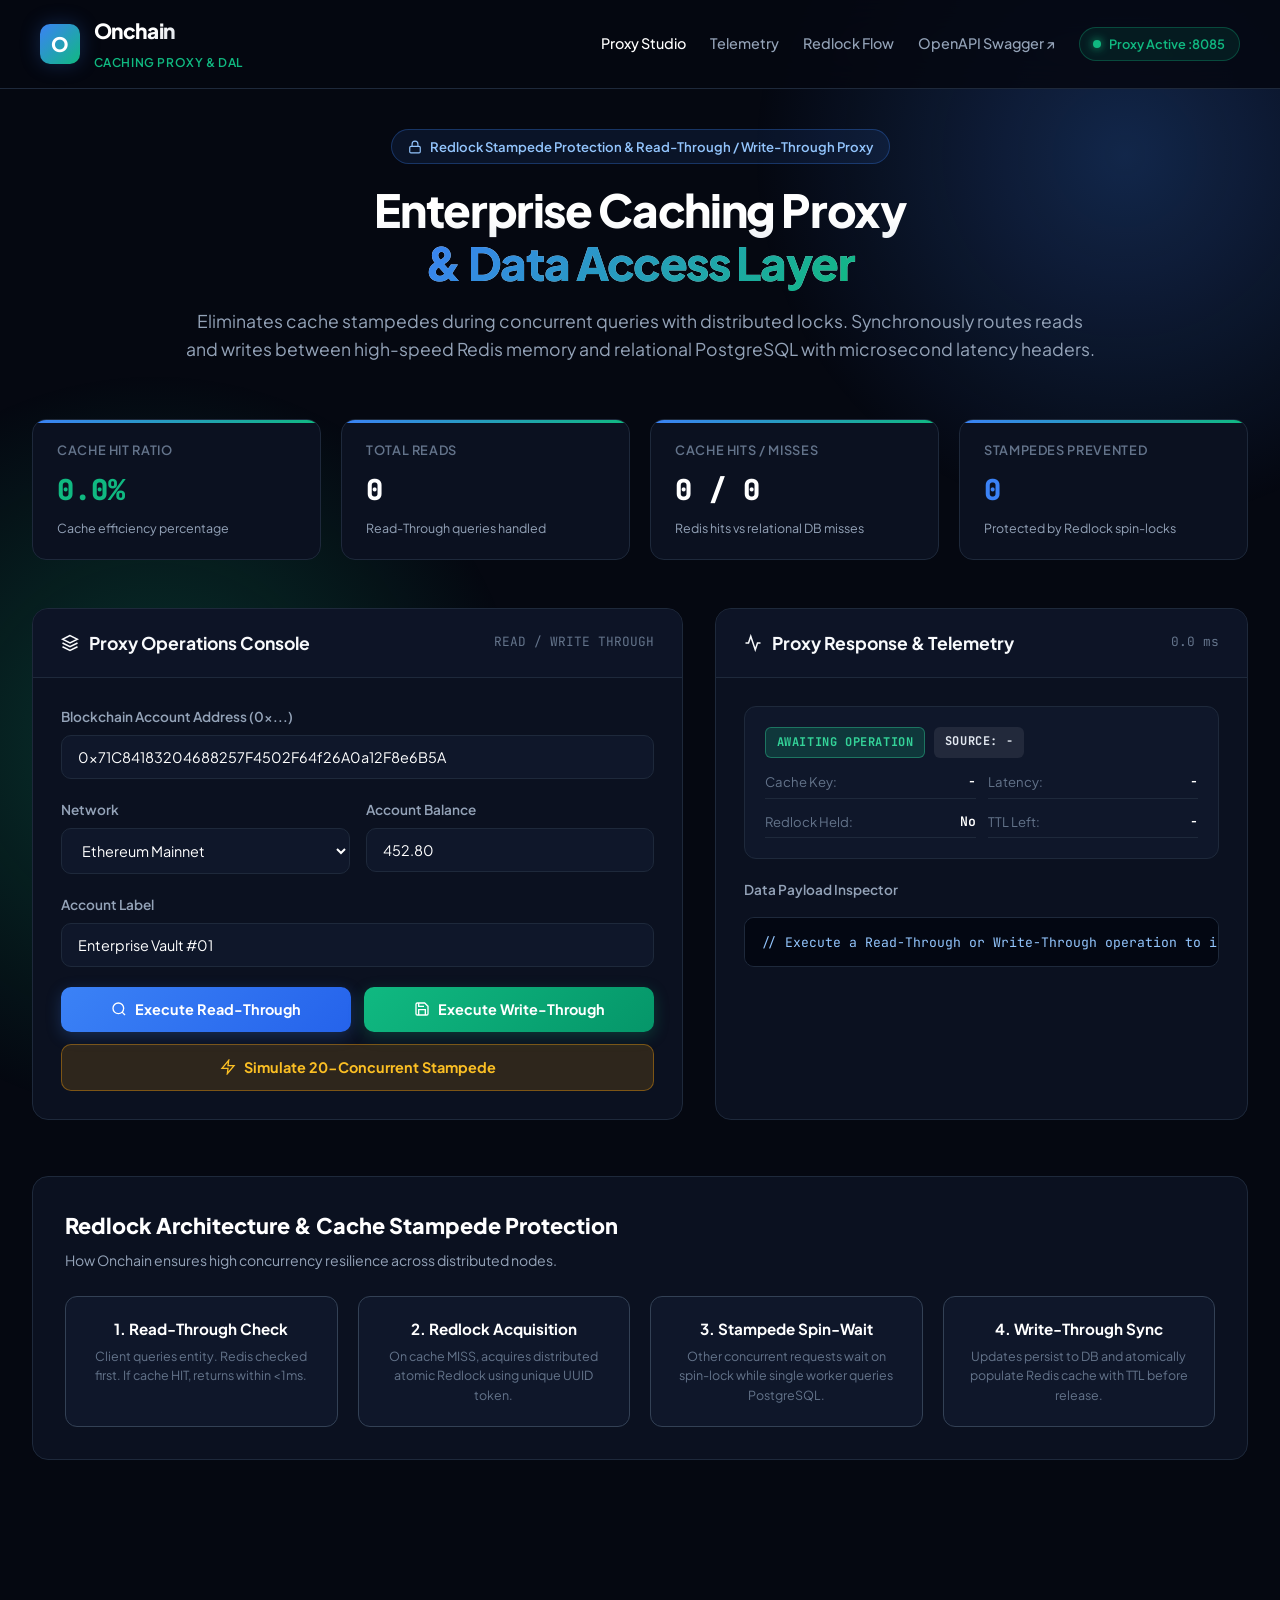
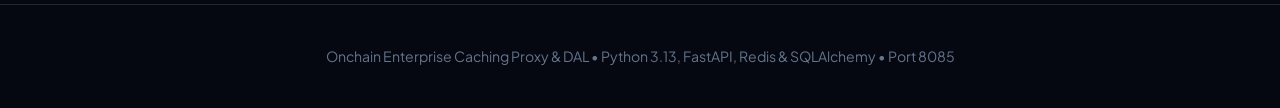
==== web/index.html @ 4937158f "full app setup and creation from idea to mvp" ====
<!DOCTYPE html>
<html lang="en">
<head>
  <meta charset="UTF-8">
  <meta name="viewport" content="width=device-width, initial-scale=1.0">
  <title>Onchain | Enterprise Caching Proxy & Data Access Layer</title>
  <meta name="description" content="High-throughput Read-Through & Write-Through Caching Proxy using FastAPI, Redis, and PostgreSQL/SQLAlchemy with Redlock distributed stampede protection.">
  <link rel="preconnect" href="https://fonts.googleapis.com">
  <link rel="preconnect" href="https://fonts.gstatic.com" crossorigin>
  <link href="https://fonts.googleapis.com/css2?family=Plus+Jakarta+Sans:wght@300;400;500;600;700;800&family=JetBrains+Mono:wght@400;500;600&display=swap" rel="stylesheet">
  <style>
    :root {
      --bg-dark: #050811;
      --bg-card: #0b1120;
      --bg-card-hover: #111a30;
      --bg-surface: #0f172a;
      --border-subtle: #1e293b;
      --border-accent: #334155;
      --primary: #3b82f6;
      --primary-glow: rgba(59, 130, 246, 0.25);
      --secondary: #10b981;
      --secondary-glow: rgba(16, 185, 129, 0.25);
      --accent: #8b5cf6;
      --warning: #f59e0b;
      --danger: #ef4444;
      --text-main: #f8fafc;
      --text-muted: #94a3b8;
      --text-dim: #64748b;
      --font-sans: 'Plus Jakarta Sans', system-ui, -apple-system, sans-serif;
      --font-mono: 'JetBrains Mono', monospace;
    }

    * { box-sizing: border-box; margin: 0; padding: 0; }

    body {
      background-color: var(--bg-dark);
      color: var(--text-main);
      font-family: var(--font-sans);
      line-height: 1.6;
      min-height: 100vh;
      overflow-x: hidden;
    }

    .ambient-glow {
      position: fixed;
      top: -220px;
      right: -220px;
      width: 750px;
      height: 750px;
      background: radial-gradient(circle, var(--primary-glow) 0%, transparent 70%);
      pointer-events: none;
      z-index: 0;
    }

    .ambient-glow-2 {
      position: fixed;
      bottom: -220px;
      left: -220px;
      width: 750px;
      height: 750px;
      background: radial-gradient(circle, var(--secondary-glow) 0%, transparent 70%);
      pointer-events: none;
      z-index: 0;
    }

    header.navbar {
      position: sticky;
      top: 0;
      z-index: 50;
      background: rgba(5, 8, 17, 0.85);
      backdrop-filter: blur(16px);
      border-bottom: 1px solid var(--border-subtle);
      padding: 0.9rem 2.5rem;
      display: flex;
      justify-content: space-between;
      align-items: center;
    }

    .brand {
      display: flex;
      align-items: center;
      gap: 0.85rem;
      text-decoration: none;
      color: inherit;
    }

    .brand-icon {
      width: 40px;
      height: 40px;
      background: linear-gradient(135deg, var(--primary), var(--secondary));
      border-radius: 10px;
      display: flex;
      align-items: center;
      justify-content: center;
      font-weight: 800;
      color: #fff;
      font-size: 1.25rem;
      box-shadow: 0 0 20px var(--primary-glow);
    }

    .brand-text h1 {
      font-size: 1.3rem;
      font-weight: 800;
      letter-spacing: -0.02em;
      background: linear-gradient(135deg, #ffffff 40%, #94a3b8 100%);
      -webkit-background-clip: text;
      -webkit-text-fill-color: transparent;
    }

    .brand-text span {
      font-size: 0.75rem;
      color: var(--secondary);
      font-weight: 600;
      letter-spacing: 0.05em;
      text-transform: uppercase;
    }

    .nav-links {
      display: flex;
      gap: 1.5rem;
      align-items: center;
    }

    .nav-link {
      color: var(--text-muted);
      text-decoration: none;
      font-size: 0.9rem;
      font-weight: 500;
      transition: color 0.2s;
    }

    .nav-link:hover, .nav-link.active { color: #fff; }

    .system-badge {
      display: flex;
      align-items: center;
      gap: 0.5rem;
      background: rgba(16, 185, 129, 0.1);
      border: 1px solid rgba(16, 185, 129, 0.3);
      padding: 0.35rem 0.85rem;
      border-radius: 9999px;
      font-size: 0.8rem;
      font-weight: 600;
      color: var(--secondary);
    }

    .pulse-dot {
      width: 8px;
      height: 8px;
      background: var(--secondary);
      border-radius: 50%;
      box-shadow: 0 0 10px var(--secondary);
      animation: pulse 2s infinite;
    }

    @keyframes pulse {
      0%, 100% { opacity: 1; transform: scale(1); }
      50% { opacity: 0.4; transform: scale(0.85); }
    }

    main.container {
      max-width: 1380px;
      margin: 0 auto;
      padding: 2.5rem 2rem 5rem;
      position: relative;
      z-index: 10;
    }

    .hero {
      text-align: center;
      max-width: 920px;
      margin: 0 auto 3.5rem;
    }

    .hero-tag {
      display: inline-flex;
      align-items: center;
      gap: 0.5rem;
      background: rgba(59, 130, 246, 0.1);
      border: 1px solid rgba(59, 130, 246, 0.3);
      padding: 0.4rem 1rem;
      border-radius: 9999px;
      font-size: 0.82rem;
      font-weight: 600;
      color: #93c5fd;
      margin-bottom: 1.25rem;
    }

    .hero-title {
      font-size: 2.85rem;
      font-weight: 800;
      line-height: 1.15;
      letter-spacing: -0.03em;
      margin-bottom: 1.1rem;
      background: linear-gradient(180deg, #ffffff 30%, #cbd5e1 100%);
      -webkit-background-clip: text;
      -webkit-text-fill-color: transparent;
    }

    .hero-title span {
      background: linear-gradient(135deg, var(--primary) 0%, var(--secondary) 100%);
      -webkit-background-clip: text;
      -webkit-text-fill-color: transparent;
    }

    .hero-desc {
      font-size: 1.1rem;
      color: var(--text-muted);
      line-height: 1.6;
    }

    /* Telemetry KPI Metrics */
    .metrics-bar {
      display: grid;
      grid-template-columns: repeat(4, 1fr);
      gap: 1.25rem;
      margin-bottom: 3rem;
    }

    .metric-card {
      background: var(--bg-card);
      border: 1px solid var(--border-subtle);
      border-radius: 14px;
      padding: 1.25rem 1.5rem;
      position: relative;
      overflow: hidden;
      transition: transform 0.2s, border-color 0.2s;
    }

    .metric-card:hover {
      transform: translateY(-2px);
      border-color: var(--border-accent);
    }

    .metric-card::before {
      content: '';
      position: absolute;
      top: 0;
      left: 0;
      width: 100%;
      height: 3px;
      background: linear-gradient(90deg, var(--primary), var(--secondary));
    }

    .metric-label {
      font-size: 0.8rem;
      color: var(--text-dim);
      font-weight: 600;
      text-transform: uppercase;
      letter-spacing: 0.05em;
      margin-bottom: 0.4rem;
    }

    .metric-value {
      font-size: 1.8rem;
      font-weight: 800;
      font-family: var(--font-mono);
      color: #fff;
    }

    .metric-sub {
      font-size: 0.78rem;
      color: var(--text-muted);
      margin-top: 0.35rem;
    }

    /* 2-Column Split Panel */
    .grid-2 {
      display: grid;
      grid-template-columns: 1.1fr 0.9fr;
      gap: 2rem;
      margin-bottom: 3.5rem;
    }

    .panel {
      background: var(--bg-card);
      border: 1px solid var(--border-subtle);
      border-radius: 16px;
      overflow: hidden;
      display: flex;
      flex-direction: column;
    }

    .panel-header {
      padding: 1.25rem 1.75rem;
      border-bottom: 1px solid var(--border-subtle);
      background: rgba(15, 23, 42, 0.6);
      display: flex;
      justify-content: space-between;
      align-items: center;
    }

    .panel-title {
      font-size: 1.1rem;
      font-weight: 700;
      display: flex;
      align-items: center;
      gap: 0.6rem;
    }

    .panel-body {
      padding: 1.75rem;
      flex: 1;
    }

    .form-group {
      margin-bottom: 1.25rem;
    }

    .form-label {
      display: block;
      font-size: 0.85rem;
      font-weight: 600;
      color: var(--text-muted);
      margin-bottom: 0.45rem;
    }

    .form-input, .form-select {
      width: 100%;
      background: var(--bg-surface);
      border: 1px solid var(--border-subtle);
      border-radius: 10px;
      padding: 0.75rem 1rem;
      color: #fff;
      font-family: var(--font-sans);
      font-size: 0.9rem;
      transition: border-color 0.2s, box-shadow 0.2s;
    }

    .form-input:focus, .form-select:focus {
      outline: none;
      border-color: var(--primary);
      box-shadow: 0 0 0 3px var(--primary-glow);
    }

    .form-grid-2 {
      display: grid;
      grid-template-columns: 1fr 1fr;
      gap: 1rem;
    }

    .btn-group {
      display: grid;
      grid-template-columns: 1fr 1fr;
      gap: 0.85rem;
      margin-top: 1rem;
    }

    .btn {
      padding: 0.85rem 1.2rem;
      border-radius: 10px;
      font-weight: 700;
      font-size: 0.9rem;
      font-family: var(--font-sans);
      cursor: pointer;
      display: flex;
      align-items: center;
      justify-content: center;
      gap: 0.5rem;
      border: none;
      transition: all 0.2s;
    }

    .btn-read {
      background: linear-gradient(135deg, var(--primary), #2563eb);
      color: #fff;
      box-shadow: 0 4px 15px var(--primary-glow);
    }

    .btn-write {
      background: linear-gradient(135deg, var(--secondary), #059669);
      color: #fff;
      box-shadow: 0 4px 15px var(--secondary-glow);
    }

    .btn:hover { transform: translateY(-2px); }
    .btn:active { transform: translateY(0); }

    .code-preview {
      background: #030712;
      border: 1px solid var(--border-subtle);
      border-radius: 10px;
      padding: 0.85rem 1rem;
      font-family: var(--font-mono);
      font-size: 0.82rem;
      color: #93c5fd;
      overflow-x: auto;
      max-height: 200px;
      margin-top: 1rem;
    }

    /* Cache Telemetry Card */
    .telemetry-hero {
      background: var(--bg-surface);
      border: 1px solid var(--border-subtle);
      border-radius: 12px;
      padding: 1.25rem;
      margin-bottom: 1.25rem;
    }

    .tag-row {
      display: flex;
      gap: 0.6rem;
      margin-bottom: 0.85rem;
      flex-wrap: wrap;
    }

    .cache-tag {
      font-size: 0.75rem;
      font-weight: 700;
      font-family: var(--font-mono);
      padding: 0.3rem 0.65rem;
      border-radius: 6px;
      letter-spacing: 0.05em;
    }

    .tag-HIT { background: rgba(16, 185, 129, 0.2); color: #34d399; border: 1px solid rgba(52, 211, 153, 0.4); }
    .tag-MISS { background: rgba(245, 158, 11, 0.2); color: #fbbf24; border: 1px solid rgba(251, 191, 36, 0.4); }
    .tag-WRITE_THROUGH { background: rgba(59, 130, 246, 0.2); color: #60a5fa; border: 1px solid rgba(96, 165, 250, 0.4); }

    .telemetry-grid {
      display: grid;
      grid-template-columns: 1fr 1fr;
      gap: 0.75rem;
      font-size: 0.82rem;
    }

    .telemetry-item {
      display: flex;
      justify-content: space-between;
      border-bottom: 1px solid var(--border-subtle);
      padding-bottom: 0.35rem;
    }

    .telemetry-item span:first-child { color: var(--text-dim); }
    .telemetry-item span:last-child { color: #fff; font-family: var(--font-mono); font-weight: 600; }

    /* Architecture Flow Chart */
    .arch-container {
      background: var(--bg-card);
      border: 1px solid var(--border-subtle);
      border-radius: 16px;
      padding: 2rem;
      margin-top: 3.5rem;
    }

    .arch-flow {
      display: grid;
      grid-template-columns: repeat(4, 1fr);
      gap: 1.25rem;
      margin-top: 1.5rem;
    }

    .arch-node {
      background: var(--bg-surface);
      border: 1px solid var(--border-accent);
      border-radius: 12px;
      padding: 1.25rem;
      text-align: center;
    }

    .arch-node-title {
      font-weight: 700;
      font-size: 0.95rem;
      color: #fff;
      margin-bottom: 0.35rem;
    }

    .arch-node-desc {
      font-size: 0.78rem;
      color: var(--text-dim);
    }

    footer {
      border-top: 1px solid var(--border-subtle);
      padding: 2.5rem;
      text-align: center;
      color: var(--text-dim);
      font-size: 0.88rem;
      margin-top: 4rem;
    }

    .toast {
      position: fixed;
      bottom: 24px;
      right: 24px;
      background: var(--bg-card);
      border: 1px solid var(--primary);
      padding: 1rem 1.4rem;
      border-radius: 12px;
      box-shadow: 0 10px 30px rgba(0, 0, 0, 0.5);
      font-size: 0.9rem;
      display: flex;
      align-items: center;
      gap: 0.75rem;
      z-index: 999;
      transform: translateY(100px);
      opacity: 0;
      transition: all 0.3s cubic-bezier(0.16, 1, 0.3, 1);
    }

    .toast.show {
      transform: translateY(0);
      opacity: 1;
    }
  </style>
</head>
<body>
  <div class="ambient-glow"></div>
  <div class="ambient-glow-2"></div>

  <header class="navbar">
    <a href="/" class="brand">
      <div class="brand-icon">O</div>
      <div class="brand-text">
        <h1>Onchain</h1>
        <span>Caching Proxy & DAL</span>
      </div>
    </a>
    <nav class="nav-links">
      <a href="#studio" class="nav-link active">Proxy Studio</a>
      <a href="#telemetry" class="nav-link">Telemetry</a>
      <a href="#architecture" class="nav-link">Redlock Flow</a>
      <a href="/docs" target="_blank" class="nav-link">OpenAPI Swagger ↗</a>
      <div class="system-badge">
        <span class="pulse-dot"></span>
        <span id="system-status-text">Proxy Active :8085</span>
      </div>
    </nav>
  </header>

  <main class="container">
    <section class="hero">
      <div class="hero-tag">
        <svg width="14" height="14" viewBox="0 0 24 24" fill="none" stroke="currentColor" stroke-width="2"><rect x="3" y="11" width="18" height="11" rx="2" ry="2"></rect><path d="M7 11V7a5 5 0 0 1 10 0v4"></path></svg>
        Redlock Stampede Protection & Read-Through / Write-Through Proxy
      </div>
      <h2 class="hero-title">Enterprise Caching Proxy<br><span>& Data Access Layer</span></h2>
      <p class="hero-desc">
        Eliminates cache stampedes during concurrent queries with distributed locks. Synchronously routes reads and writes between high-speed Redis memory and relational PostgreSQL with microsecond latency headers.
      </p>
    </section>

    <!-- Metrics Bar -->
    <section class="metrics-bar" id="telemetry">
      <div class="metric-card">
        <div class="metric-label">Cache Hit Ratio</div>
        <div class="metric-value" id="stat-ratio" style="color: var(--secondary);">0.0%</div>
        <div class="metric-sub">Cache efficiency percentage</div>
      </div>
      <div class="metric-card">
        <div class="metric-label">Total Reads</div>
        <div class="metric-value" id="stat-reads">0</div>
        <div class="metric-sub">Read-Through queries handled</div>
      </div>
      <div class="metric-card">
        <div class="metric-label">Cache Hits / Misses</div>
        <div class="metric-value" id="stat-hits-misses">0 / 0</div>
        <div class="metric-sub">Redis hits vs relational DB misses</div>
      </div>
      <div class="metric-card">
        <div class="metric-label">Stampedes Prevented</div>
        <div class="metric-value" id="stat-stampedes" style="color: var(--primary);">0</div>
        <div class="metric-sub">Protected by Redlock spin-locks</div>
      </div>
    </section>

    <!-- Studio Grid -->
    <div class="grid-2" id="studio">
      <!-- Left Panel: Interactive Proxy Console -->
      <section class="panel">
        <div class="panel-header">
          <div class="panel-title">
            <svg width="18" height="18" viewBox="0 0 24 24" fill="none" stroke="currentColor" stroke-width="2"><polygon points="12 2 2 7 12 12 22 7 12 2"></polygon><polyline points="2 17 12 22 22 17"></polyline><polyline points="2 12 12 17 22 12"></polyline></svg>
            Proxy Operations Console
          </div>
          <span style="font-size: 0.8rem; color: var(--text-dim); font-family: var(--font-mono);">READ / WRITE THROUGH</span>
        </div>
        <div class="panel-body">
          <div class="form-group">
            <label class="form-label">Blockchain Account Address (0x...)</label>
            <input type="text" id="op-address" class="form-input" value="0x71C84183204688257F4502F64f26A0a12F8e6B5A">
          </div>

          <div class="form-grid-2">
            <div class="form-group">
              <label class="form-label">Network</label>
              <select id="op-network" class="form-select">
                <option value="ethereum-mainnet" selected>Ethereum Mainnet</option>
                <option value="polygon-pos">Polygon PoS</option>
                <option value="arbitrum-one">Arbitrum One</option>
                <option value="base-mainnet">Base Mainnet</option>
              </select>
            </div>
            <div class="form-group">
              <label class="form-label">Account Balance</label>
              <input type="number" id="op-balance" class="form-input" value="452.80" step="0.1">
            </div>
          </div>

          <div class="form-group">
            <label class="form-label">Account Label</label>
            <input type="text" id="op-label" class="form-input" value="Enterprise Vault #01">
          </div>

          <div class="btn-group">
            <button class="btn btn-read" onclick="executeReadThrough()">
              <svg width="16" height="16" viewBox="0 0 24 24" fill="none" stroke="currentColor" stroke-width="2"><circle cx="11" cy="11" r="8"></circle><line x1="21" y1="21" x2="16.65" y2="16.65"></line></svg>
              Execute Read-Through
            </button>
            <button class="btn btn-write" onclick="executeWriteThrough()">
              <svg width="16" height="16" viewBox="0 0 24 24" fill="none" stroke="currentColor" stroke-width="2"><path d="M19 21H5a2 2 0 0 1-2-2V5a2 2 0 0 1 2-2h11l5 5v11a2 2 0 0 1-2 2z"></path><polyline points="17 21 17 13 7 13 7 21"></polyline><polyline points="7 3 7 8 15 8"></polyline></svg>
              Execute Write-Through
            </button>
          </div>

          <button class="btn" onclick="executeSimulatedStampede()" style="width: 100%; margin-top: 0.75rem; background: rgba(245, 158, 11, 0.15); color: #fbbf24; border: 1px solid rgba(245, 158, 11, 0.4);">
            <svg width="16" height="16" viewBox="0 0 24 24" fill="none" stroke="currentColor" stroke-width="2"><path d="M13 2L3 14h9l-1 8 10-12h-9l1-8z"></path></svg>
            Simulate 20-Concurrent Stampede
          </button>
        </div>
      </section>

      <!-- Right Panel: Live Response & Telemetry -->
      <section class="panel">
        <div class="panel-header">
          <div class="panel-title">
            <svg width="18" height="18" viewBox="0 0 24 24" fill="none" stroke="currentColor" stroke-width="2"><polyline points="22 12 18 12 15 21 9 3 6 12 2 12"></polyline></svg>
            Proxy Response & Telemetry
          </div>
          <span style="font-size: 0.8rem; color: var(--text-dim); font-family: var(--font-mono);" id="header-latency">0.0 ms</span>
        </div>
        <div class="panel-body">
          <div class="telemetry-hero">
            <div class="tag-row">
              <span class="cache-tag tag-HIT" id="tag-cache-status">AWAITING OPERATION</span>
              <span class="cache-tag" id="tag-data-source" style="background: rgba(255, 255, 255, 0.08); color: #e2e8f0;">SOURCE: -</span>
            </div>
            <div class="telemetry-grid">
              <div class="telemetry-item">
                <span>Cache Key:</span>
                <span id="tel-key">-</span>
              </div>
              <div class="telemetry-item">
                <span>Latency:</span>
                <span id="tel-latency">-</span>
              </div>
              <div class="telemetry-item">
                <span>Redlock Held:</span>
                <span id="tel-lock">No</span>
              </div>
              <div class="telemetry-item">
                <span>TTL Left:</span>
                <span id="tel-ttl">-</span>
              </div>
            </div>
          </div>

          <label class="form-label">Data Payload Inspector</label>
          <pre class="code-preview" id="response-inspector" style="max-height: 250px;">// Execute a Read-Through or Write-Through operation to inspect response</pre>
        </div>
      </section>
    </div>

    <!-- Architecture Section -->
    <section class="arch-container" id="architecture">
      <h3 style="font-size: 1.35rem; font-weight: 800; color: #fff; margin-bottom: 0.35rem;">Redlock Architecture & Cache Stampede Protection</h3>
      <p style="color: var(--text-muted); font-size: 0.88rem;">How Onchain ensures high concurrency resilience across distributed nodes.</p>

      <div class="arch-flow">
        <div class="arch-node">
          <div class="arch-node-title">1. Read-Through Check</div>
          <div class="arch-node-desc">Client queries entity. Redis checked first. If cache HIT, returns within &lt;1ms.</div>
        </div>
        <div class="arch-node">
          <div class="arch-node-title">2. Redlock Acquisition</div>
          <div class="arch-node-desc">On cache MISS, acquires distributed atomic Redlock using unique UUID token.</div>
        </div>
        <div class="arch-node">
          <div class="arch-node-title">3. Stampede Spin-Wait</div>
          <div class="arch-node-desc">Other concurrent requests wait on spin-lock while single worker queries PostgreSQL.</div>
        </div>
        <div class="arch-node">
          <div class="arch-node-title">4. Write-Through Sync</div>
          <div class="arch-node-desc">Updates persist to DB and atomically populate Redis cache with TTL before release.</div>
        </div>
      </div>
    </section>
  </main>

  <footer>
    Onchain Enterprise Caching Proxy & DAL &bull; Python 3.13, FastAPI, Redis & SQLAlchemy &bull; Port 8085
  </footer>

  <div class="toast" id="toast">
    <span id="toast-message">Operation successful</span>
  </div>

  <script>
    async function executeReadThrough() {
      const address = document.getElementById('op-address').value;
      try {
        const res = await fetch(`/api/v1/accounts/${address}`);
        if (!res.ok && res.status === 404) {
          showToast(`Account not in DB. Executing Write-Through creation first...`);
          await executeWriteThrough();
          return;
        }
        const envelope = await res.json();
        updateInspector(envelope, res.headers);
        fetchMetrics();
        showToast(`Read-Through: ${envelope.cache_meta.cache_status}`);
      } catch (err) {
        showToast(`Error: ${err.message}`);
      }
    }

    async function executeWriteThrough() {
      const payload = {
        address: document.getElementById('op-address').value,
        network: document.getElementById('op-network').value,
        balance: parseFloat(document.getElementById('op-balance').value),
        label: document.getElementById('op-label').value
      };

      try {
        let res = await fetch(`/api/v1/accounts`, {
          method: 'POST',
          headers: { 'Content-Type': 'application/json' },
          body: JSON.stringify(payload)
        });

        if (res.status === 409) {
          // Already exists -> Update with write-through
          res = await fetch(`/api/v1/accounts/${payload.address}`, {
            method: 'PUT',
            headers: { 'Content-Type': 'application/json' },
            body: JSON.stringify({ balance: payload.balance, label: payload.label })
          });
        }

        const envelope = await res.json();
        updateInspector(envelope, res.headers);
        fetchMetrics();
        showToast(`Write-Through Succeeded & Cache Populated`);
      } catch (err) {
        showToast(`Error: ${err.message}`);
      }
    }

    async function executeSimulatedStampede() {
      const address = document.getElementById('op-address').value;
      showToast('Launching 20 concurrent queries simultaneously...');

      // Invalidate cache first
      await fetch(`/api/v1/accounts/${address}`, { method: 'DELETE' });

      // Ensure account exists
      await executeWriteThrough();
      await fetch(`/api/v1/accounts/${address}`, { method: 'DELETE' }); // now cold cache in DB

      // Fire 20 requests concurrently
      const promises = Array.from({ length: 20 }, () => fetch(`/api/v1/accounts/${address}`));
      const responses = await Promise.all(promises);

      const hitMisses = await Promise.all(responses.map(r => r.json()));
      const last = hitMisses[hitMisses.length - 1];
      updateInspector(last, responses[0].headers);
      fetchMetrics();
      showToast('Stampede test completed! Check telemetry counter.');
    }

    function updateInspector(envelope, headers) {
      const meta = envelope.cache_meta || {};
      const status = meta.cache_status || 'HIT';

      const tag = document.getElementById('tag-cache-status');
      tag.textContent = status;
      tag.className = `cache-tag tag-${status.includes('HIT') ? 'HIT' : status.includes('WRITE') ? 'WRITE_THROUGH' : 'MISS'}`;

      document.getElementById('tag-data-source').textContent = `SOURCE: ${meta.data_source || 'CACHE'}`;
      document.getElementById('tel-key').textContent = meta.cache_key || '-';
      document.getElementById('tel-latency').textContent = `${meta.execution_time_ms || 0} ms`;
      document.getElementById('tel-lock').textContent = meta.lock_acquired ? 'Yes (Acquired)' : 'No (Lock Free)';
      document.getElementById('tel-ttl').textContent = `${meta.ttl_remaining_seconds || 0}s`;

      document.getElementById('header-latency').textContent = headers ? `${headers.get('X-Process-Time-Ms') || meta.execution_time_ms} ms` : '-';
      document.getElementById('response-inspector').textContent = JSON.stringify(envelope, null, 2);
    }

    async function fetchMetrics() {
      try {
        const res = await fetch('/api/v1/metrics');
        if (!res.ok) return;
        const data = await res.json();
        document.getElementById('stat-ratio').textContent = `${data.cache_hit_ratio_pct}%`;
        document.getElementById('stat-reads').textContent = data.total_reads;
        document.getElementById('stat-hits-misses').textContent = `${data.cache_hits} / ${data.cache_misses}`;
        document.getElementById('stat-stampedes').textContent = data.stampedes_prevented;
      } catch (err) {
        console.error(err);
      }
    }

    function showToast(msg) {
      const t = document.getElementById('toast');
      document.getElementById('toast-message').textContent = msg;
      t.classList.add('show');
      setTimeout(() => t.classList.remove('show'), 3500);
    }

    fetchMetrics();
    setInterval(fetchMetrics, 4000);
  </script>
</body>
</html>
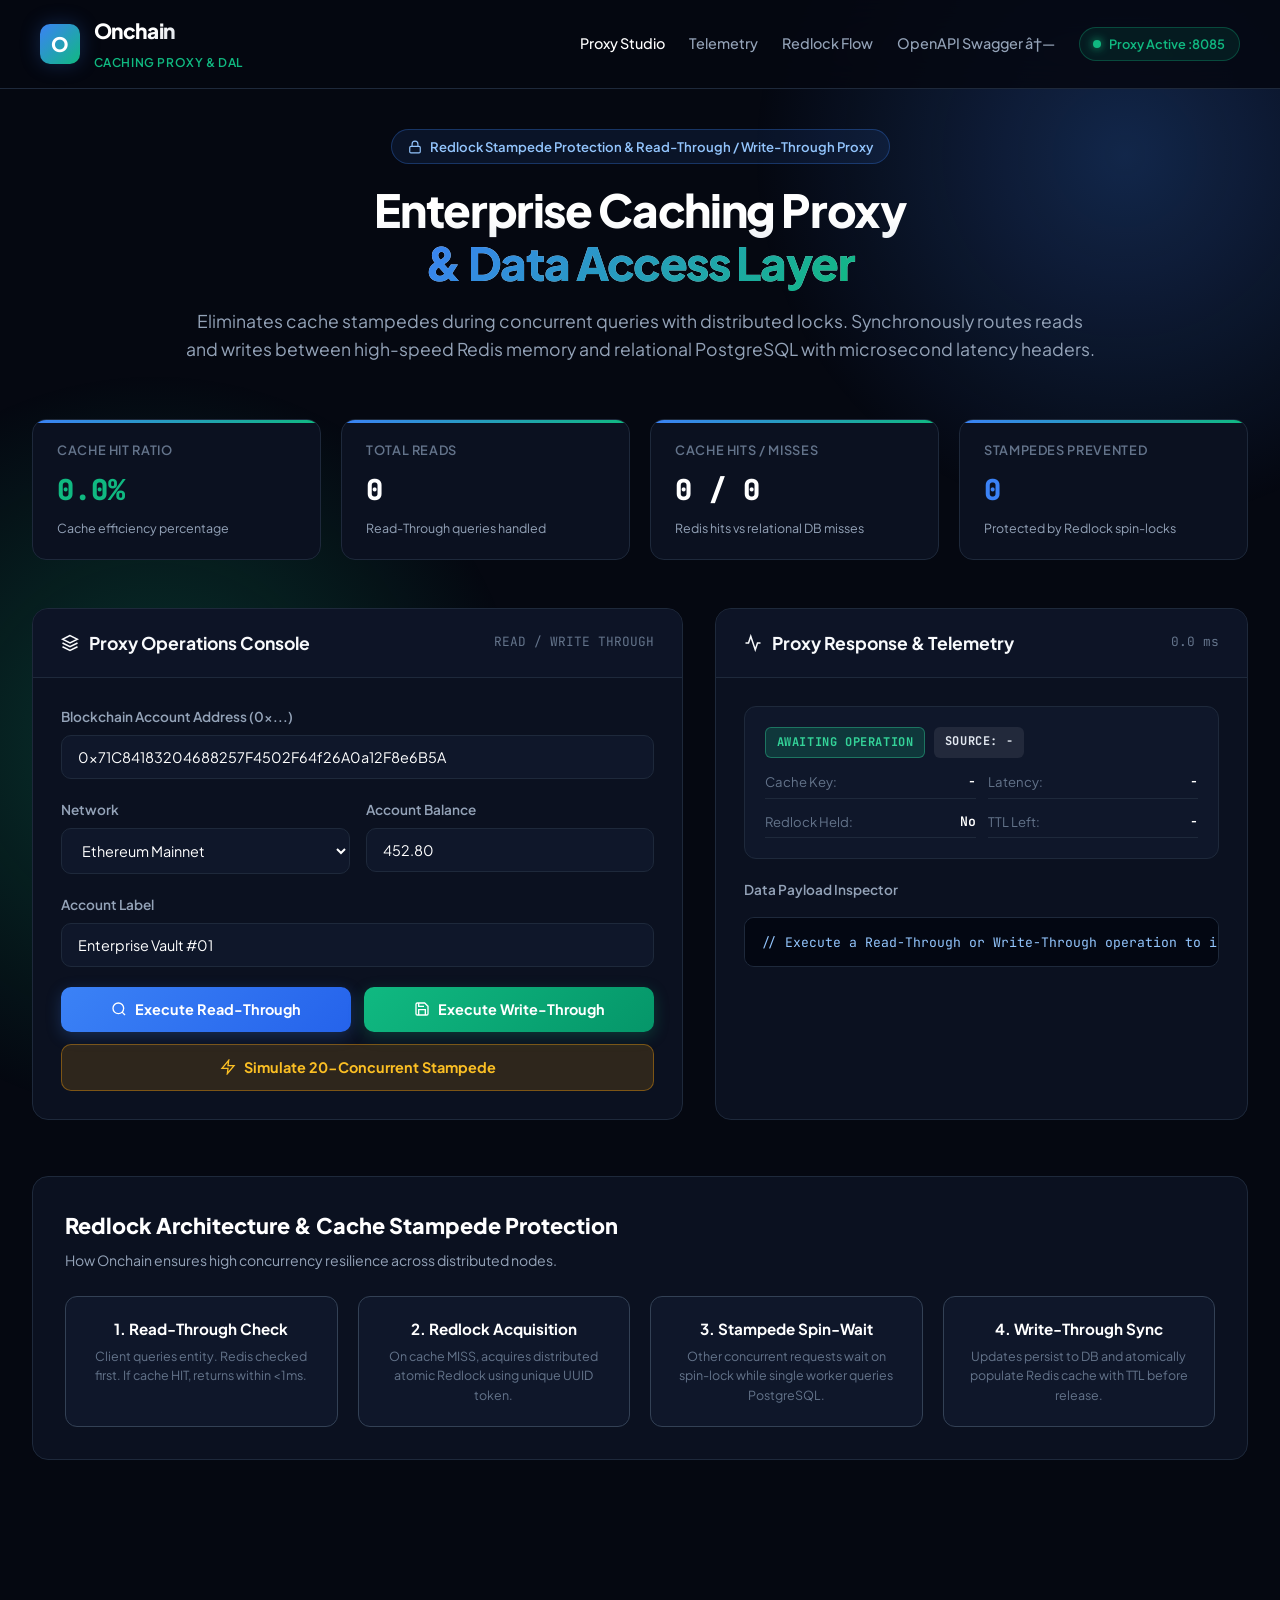
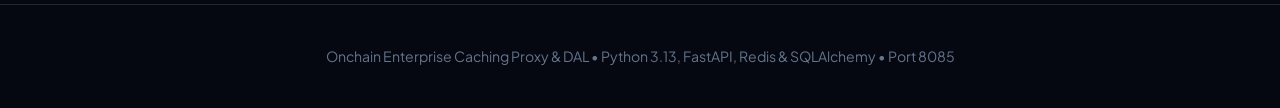
==== commit d69bfe08: "implement fix" ====
--- a/web/index.html
+++ b/web/index.html
@@ -8,6 +8,7 @@
   <link rel="preconnect" href="https://fonts.googleapis.com">
   <link rel="preconnect" href="https://fonts.gstatic.com" crossorigin>
   <link href="https://fonts.googleapis.com/css2?family=Plus+Jakarta+Sans:wght@300;400;500;600;700;800&family=JetBrains+Mono:wght@400;500;600&display=swap" rel="stylesheet">
+  <link rel="stylesheet" href="style.css">
   <style>
     :root {
       --bg-dark: #050811;
@@ -521,7 +522,7 @@
       <a href="#studio" class="nav-link active">Proxy Studio</a>
       <a href="#telemetry" class="nav-link">Telemetry</a>
       <a href="#architecture" class="nav-link">Redlock Flow</a>
-      <a href="/docs" target="_blank" class="nav-link">OpenAPI Swagger ↗</a>
+      <a href="/docs" target="_blank" class="nav-link">OpenAPI Swagger â†—</a>
       <div class="system-badge">
         <span class="pulse-dot"></span>
         <span id="system-status-text">Proxy Active :8085</span>
@@ -697,10 +698,12 @@
   </div>
 
   <script>
+    const API_BASE = window.location.protocol === 'file:' ? 'http://localhost:8085' : '';
+
     async function executeReadThrough() {
       const address = document.getElementById('op-address').value;
       try {
-        const res = await fetch(`/api/v1/accounts/${address}`);
+        const res = await fetch(`${API_BASE}/api/v1/accounts/${address}`);
         if (!res.ok && res.status === 404) {
           showToast(`Account not in DB. Executing Write-Through creation first...`);
           await executeWriteThrough();
@@ -724,7 +727,7 @@
       };
 
       try {
-        let res = await fetch(`/api/v1/accounts`, {
+        let res = await fetch(`${API_BASE}/api/v1/accounts`, {
           method: 'POST',
           headers: { 'Content-Type': 'application/json' },
           body: JSON.stringify(payload)
@@ -732,7 +735,7 @@
 
         if (res.status === 409) {
           // Already exists -> Update with write-through
-          res = await fetch(`/api/v1/accounts/${payload.address}`, {
+          res = await fetch(`${API_BASE}/api/v1/accounts/${payload.address}`, {
             method: 'PUT',
             headers: { 'Content-Type': 'application/json' },
             body: JSON.stringify({ balance: payload.balance, label: payload.label })
@@ -753,14 +756,14 @@
       showToast('Launching 20 concurrent queries simultaneously...');
 
       // Invalidate cache first
-      await fetch(`/api/v1/accounts/${address}`, { method: 'DELETE' });
+      await fetch(`${API_BASE}/api/v1/accounts/${address}`, { method: 'DELETE' });
 
       // Ensure account exists
       await executeWriteThrough();
-      await fetch(`/api/v1/accounts/${address}`, { method: 'DELETE' }); // now cold cache in DB
+      await fetch(`${API_BASE}/api/v1/accounts/${address}`, { method: 'DELETE' }); // now cold cache in DB
 
       // Fire 20 requests concurrently
-      const promises = Array.from({ length: 20 }, () => fetch(`/api/v1/accounts/${address}`));
+      const promises = Array.from({ length: 20 }, () => fetch(`${API_BASE}/api/v1/accounts/${address}`));
       const responses = await Promise.all(promises);
 
       const hitMisses = await Promise.all(responses.map(r => r.json()));
@@ -790,7 +793,7 @@
 
     async function fetchMetrics() {
       try {
-        const res = await fetch('/api/v1/metrics');
+        const res = await fetch(`${API_BASE}/api/v1/metrics`);
         if (!res.ok) return;
         const data = await res.json();
         document.getElementById('stat-ratio').textContent = `${data.cache_hit_ratio_pct}%`;
@@ -814,3 +817,4 @@
   </script>
 </body>
 </html>
+
--- a/web/style.css
+++ b/web/style.css
@@ -0,0 +1,494 @@
+﻿:root {
+      --bg-dark: #050811;
+      --bg-card: #0b1120;
+      --bg-card-hover: #111a30;
+      --bg-surface: #0f172a;
+      --border-subtle: #1e293b;
+      --border-accent: #334155;
+      --primary: #3b82f6;
+      --primary-glow: rgba(59, 130, 246, 0.25);
+      --secondary: #10b981;
+      --secondary-glow: rgba(16, 185, 129, 0.25);
+      --accent: #8b5cf6;
+      --warning: #f59e0b;
+      --danger: #ef4444;
+      --text-main: #f8fafc;
+      --text-muted: #94a3b8;
+      --text-dim: #64748b;
+      --font-sans: 'Plus Jakarta Sans', system-ui, -apple-system, sans-serif;
+      --font-mono: 'JetBrains Mono', monospace;
+    }
+
+    * { box-sizing: border-box; margin: 0; padding: 0; }
+
+    body {
+      background-color: var(--bg-dark);
+      color: var(--text-main);
+      font-family: var(--font-sans);
+      line-height: 1.6;
+      min-height: 100vh;
+      overflow-x: hidden;
+    }
+
+    .ambient-glow {
+      position: fixed;
+      top: -220px;
+      right: -220px;
+      width: 750px;
+      height: 750px;
+      background: radial-gradient(circle, var(--primary-glow) 0%, transparent 70%);
+      pointer-events: none;
+      z-index: 0;
+    }
+
+    .ambient-glow-2 {
+      position: fixed;
+      bottom: -220px;
+      left: -220px;
+      width: 750px;
+      height: 750px;
+      background: radial-gradient(circle, var(--secondary-glow) 0%, transparent 70%);
+      pointer-events: none;
+      z-index: 0;
+    }
+
+    header.navbar {
+      position: sticky;
+      top: 0;
+      z-index: 50;
+      background: rgba(5, 8, 17, 0.85);
+      backdrop-filter: blur(16px);
+      border-bottom: 1px solid var(--border-subtle);
+      padding: 0.9rem 2.5rem;
+      display: flex;
+      justify-content: space-between;
+      align-items: center;
+    }
+
+    .brand {
+      display: flex;
+      align-items: center;
+      gap: 0.85rem;
+      text-decoration: none;
+      color: inherit;
+    }
+
+    .brand-icon {
+      width: 40px;
+      height: 40px;
+      background: linear-gradient(135deg, var(--primary), var(--secondary));
+      border-radius: 10px;
+      display: flex;
+      align-items: center;
+      justify-content: center;
+      font-weight: 800;
+      color: #fff;
+      font-size: 1.25rem;
+      box-shadow: 0 0 20px var(--primary-glow);
+    }
+
+    .brand-text h1 {
+      font-size: 1.3rem;
+      font-weight: 800;
+      letter-spacing: -0.02em;
+      background: linear-gradient(135deg, #ffffff 40%, #94a3b8 100%);
+      -webkit-background-clip: text;
+      -webkit-text-fill-color: transparent;
+    }
+
+    .brand-text span {
+      font-size: 0.75rem;
+      color: var(--secondary);
+      font-weight: 600;
+      letter-spacing: 0.05em;
+      text-transform: uppercase;
+    }
+
+    .nav-links {
+      display: flex;
+      gap: 1.5rem;
+      align-items: center;
+    }
+
+    .nav-link {
+      color: var(--text-muted);
+      text-decoration: none;
+      font-size: 0.9rem;
+      font-weight: 500;
+      transition: color 0.2s;
+    }
+
+    .nav-link:hover, .nav-link.active { color: #fff; }
+
+    .system-badge {
+      display: flex;
+      align-items: center;
+      gap: 0.5rem;
+      background: rgba(16, 185, 129, 0.1);
+      border: 1px solid rgba(16, 185, 129, 0.3);
+      padding: 0.35rem 0.85rem;
+      border-radius: 9999px;
+      font-size: 0.8rem;
+      font-weight: 600;
+      color: var(--secondary);
+    }
+
+    .pulse-dot {
+      width: 8px;
+      height: 8px;
+      background: var(--secondary);
+      border-radius: 50%;
+      box-shadow: 0 0 10px var(--secondary);
+      animation: pulse 2s infinite;
+    }
+
+    @keyframes pulse {
+      0%, 100% { opacity: 1; transform: scale(1); }
+      50% { opacity: 0.4; transform: scale(0.85); }
+    }
+
+    main.container {
+      max-width: 1380px;
+      margin: 0 auto;
+      padding: 2.5rem 2rem 5rem;
+      position: relative;
+      z-index: 10;
+    }
+
+    .hero {
+      text-align: center;
+      max-width: 920px;
+      margin: 0 auto 3.5rem;
+    }
+
+    .hero-tag {
+      display: inline-flex;
+      align-items: center;
+      gap: 0.5rem;
+      background: rgba(59, 130, 246, 0.1);
+      border: 1px solid rgba(59, 130, 246, 0.3);
+      padding: 0.4rem 1rem;
+      border-radius: 9999px;
+      font-size: 0.82rem;
+      font-weight: 600;
+      color: #93c5fd;
+      margin-bottom: 1.25rem;
+    }
+
+    .hero-title {
+      font-size: 2.85rem;
+      font-weight: 800;
+      line-height: 1.15;
+      letter-spacing: -0.03em;
+      margin-bottom: 1.1rem;
+      background: linear-gradient(180deg, #ffffff 30%, #cbd5e1 100%);
+      -webkit-background-clip: text;
+      -webkit-text-fill-color: transparent;
+    }
+
+    .hero-title span {
+      background: linear-gradient(135deg, var(--primary) 0%, var(--secondary) 100%);
+      -webkit-background-clip: text;
+      -webkit-text-fill-color: transparent;
+    }
+
+    .hero-desc {
+      font-size: 1.1rem;
+      color: var(--text-muted);
+      line-height: 1.6;
+    }
+
+    /* Telemetry KPI Metrics */
+    .metrics-bar {
+      display: grid;
+      grid-template-columns: repeat(4, 1fr);
+      gap: 1.25rem;
+      margin-bottom: 3rem;
+    }
+
+    .metric-card {
+      background: var(--bg-card);
+      border: 1px solid var(--border-subtle);
+      border-radius: 14px;
+      padding: 1.25rem 1.5rem;
+      position: relative;
+      overflow: hidden;
+      transition: transform 0.2s, border-color 0.2s;
+    }
+
+    .metric-card:hover {
+      transform: translateY(-2px);
+      border-color: var(--border-accent);
+    }
+
+    .metric-card::before {
+      content: '';
+      position: absolute;
+      top: 0;
+      left: 0;
+      width: 100%;
+      height: 3px;
+      background: linear-gradient(90deg, var(--primary), var(--secondary));
+    }
+
+    .metric-label {
+      font-size: 0.8rem;
+      color: var(--text-dim);
+      font-weight: 600;
+      text-transform: uppercase;
+      letter-spacing: 0.05em;
+      margin-bottom: 0.4rem;
+    }
+
+    .metric-value {
+      font-size: 1.8rem;
+      font-weight: 800;
+      font-family: var(--font-mono);
+      color: #fff;
+    }
+
+    .metric-sub {
+      font-size: 0.78rem;
+      color: var(--text-muted);
+      margin-top: 0.35rem;
+    }
+
+    /* 2-Column Split Panel */
+    .grid-2 {
+      display: grid;
+      grid-template-columns: 1.1fr 0.9fr;
+      gap: 2rem;
+      margin-bottom: 3.5rem;
+    }
+
+    .panel {
+      background: var(--bg-card);
+      border: 1px solid var(--border-subtle);
+      border-radius: 16px;
+      overflow: hidden;
+      display: flex;
+      flex-direction: column;
+    }
+
+    .panel-header {
+      padding: 1.25rem 1.75rem;
+      border-bottom: 1px solid var(--border-subtle);
+      background: rgba(15, 23, 42, 0.6);
+      display: flex;
+      justify-content: space-between;
+      align-items: center;
+    }
+
+    .panel-title {
+      font-size: 1.1rem;
+      font-weight: 700;
+      display: flex;
+      align-items: center;
+      gap: 0.6rem;
+    }
+
+    .panel-body {
+      padding: 1.75rem;
+      flex: 1;
+    }
+
+    .form-group {
+      margin-bottom: 1.25rem;
+    }
+
+    .form-label {
+      display: block;
+      font-size: 0.85rem;
+      font-weight: 600;
+      color: var(--text-muted);
+      margin-bottom: 0.45rem;
+    }
+
+    .form-input, .form-select {
+      width: 100%;
+      background: var(--bg-surface);
+      border: 1px solid var(--border-subtle);
+      border-radius: 10px;
+      padding: 0.75rem 1rem;
+      color: #fff;
+      font-family: var(--font-sans);
+      font-size: 0.9rem;
+      transition: border-color 0.2s, box-shadow 0.2s;
+    }
+
+    .form-input:focus, .form-select:focus {
+      outline: none;
+      border-color: var(--primary);
+      box-shadow: 0 0 0 3px var(--primary-glow);
+    }
+
+    .form-grid-2 {
+      display: grid;
+      grid-template-columns: 1fr 1fr;
+      gap: 1rem;
+    }
+
+    .btn-group {
+      display: grid;
+      grid-template-columns: 1fr 1fr;
+      gap: 0.85rem;
+      margin-top: 1rem;
+    }
+
+    .btn {
+      padding: 0.85rem 1.2rem;
+      border-radius: 10px;
+      font-weight: 700;
+      font-size: 0.9rem;
+      font-family: var(--font-sans);
+      cursor: pointer;
+      display: flex;
+      align-items: center;
+      justify-content: center;
+      gap: 0.5rem;
+      border: none;
+      transition: all 0.2s;
+    }
+
+    .btn-read {
+      background: linear-gradient(135deg, var(--primary), #2563eb);
+      color: #fff;
+      box-shadow: 0 4px 15px var(--primary-glow);
+    }
+
+    .btn-write {
+      background: linear-gradient(135deg, var(--secondary), #059669);
+      color: #fff;
+      box-shadow: 0 4px 15px var(--secondary-glow);
+    }
+
+    .btn:hover { transform: translateY(-2px); }
+    .btn:active { transform: translateY(0); }
+
+    .code-preview {
+      background: #030712;
+      border: 1px solid var(--border-subtle);
+      border-radius: 10px;
+      padding: 0.85rem 1rem;
+      font-family: var(--font-mono);
+      font-size: 0.82rem;
+      color: #93c5fd;
+      overflow-x: auto;
+      max-height: 200px;
+      margin-top: 1rem;
+    }
+
+    /* Cache Telemetry Card */
+    .telemetry-hero {
+      background: var(--bg-surface);
+      border: 1px solid var(--border-subtle);
+      border-radius: 12px;
+      padding: 1.25rem;
+      margin-bottom: 1.25rem;
+    }
+
+    .tag-row {
+      display: flex;
+      gap: 0.6rem;
+      margin-bottom: 0.85rem;
+      flex-wrap: wrap;
+    }
+
+    .cache-tag {
+      font-size: 0.75rem;
+      font-weight: 700;
+      font-family: var(--font-mono);
+      padding: 0.3rem 0.65rem;
+      border-radius: 6px;
+      letter-spacing: 0.05em;
+    }
+
+    .tag-HIT { background: rgba(16, 185, 129, 0.2); color: #34d399; border: 1px solid rgba(52, 211, 153, 0.4); }
+    .tag-MISS { background: rgba(245, 158, 11, 0.2); color: #fbbf24; border: 1px solid rgba(251, 191, 36, 0.4); }
+    .tag-WRITE_THROUGH { background: rgba(59, 130, 246, 0.2); color: #60a5fa; border: 1px solid rgba(96, 165, 250, 0.4); }
+
+    .telemetry-grid {
+      display: grid;
+      grid-template-columns: 1fr 1fr;
+      gap: 0.75rem;
+      font-size: 0.82rem;
+    }
+
+    .telemetry-item {
+      display: flex;
+      justify-content: space-between;
+      border-bottom: 1px solid var(--border-subtle);
+      padding-bottom: 0.35rem;
+    }
+
+    .telemetry-item span:first-child { color: var(--text-dim); }
+    .telemetry-item span:last-child { color: #fff; font-family: var(--font-mono); font-weight: 600; }
+
+    /* Architecture Flow Chart */
+    .arch-container {
+      background: var(--bg-card);
+      border: 1px solid var(--border-subtle);
+      border-radius: 16px;
+      padding: 2rem;
+      margin-top: 3.5rem;
+    }
+
+    .arch-flow {
+      display: grid;
+      grid-template-columns: repeat(4, 1fr);
+      gap: 1.25rem;
+      margin-top: 1.5rem;
+    }
+
+    .arch-node {
+      background: var(--bg-surface);
+      border: 1px solid var(--border-accent);
+      border-radius: 12px;
+      padding: 1.25rem;
+      text-align: center;
+    }
+
+    .arch-node-title {
+      font-weight: 700;
+      font-size: 0.95rem;
+      color: #fff;
+      margin-bottom: 0.35rem;
+    }
+
+    .arch-node-desc {
+      font-size: 0.78rem;
+      color: var(--text-dim);
+    }
+
+    footer {
+      border-top: 1px solid var(--border-subtle);
+      padding: 2.5rem;
+      text-align: center;
+      color: var(--text-dim);
+      font-size: 0.88rem;
+      margin-top: 4rem;
+    }
+
+    .toast {
+      position: fixed;
+      bottom: 24px;
+      right: 24px;
+      background: var(--bg-card);
+      border: 1px solid var(--primary);
+      padding: 1rem 1.4rem;
+      border-radius: 12px;
+      box-shadow: 0 10px 30px rgba(0, 0, 0, 0.5);
+      font-size: 0.9rem;
+      display: flex;
+      align-items: center;
+      gap: 0.75rem;
+      z-index: 999;
+      transform: translateY(100px);
+      opacity: 0;
+      transition: all 0.3s cubic-bezier(0.16, 1, 0.3, 1);
+    }
+
+    .toast.show {
+      transform: translateY(0);
+      opacity: 1;
+    }
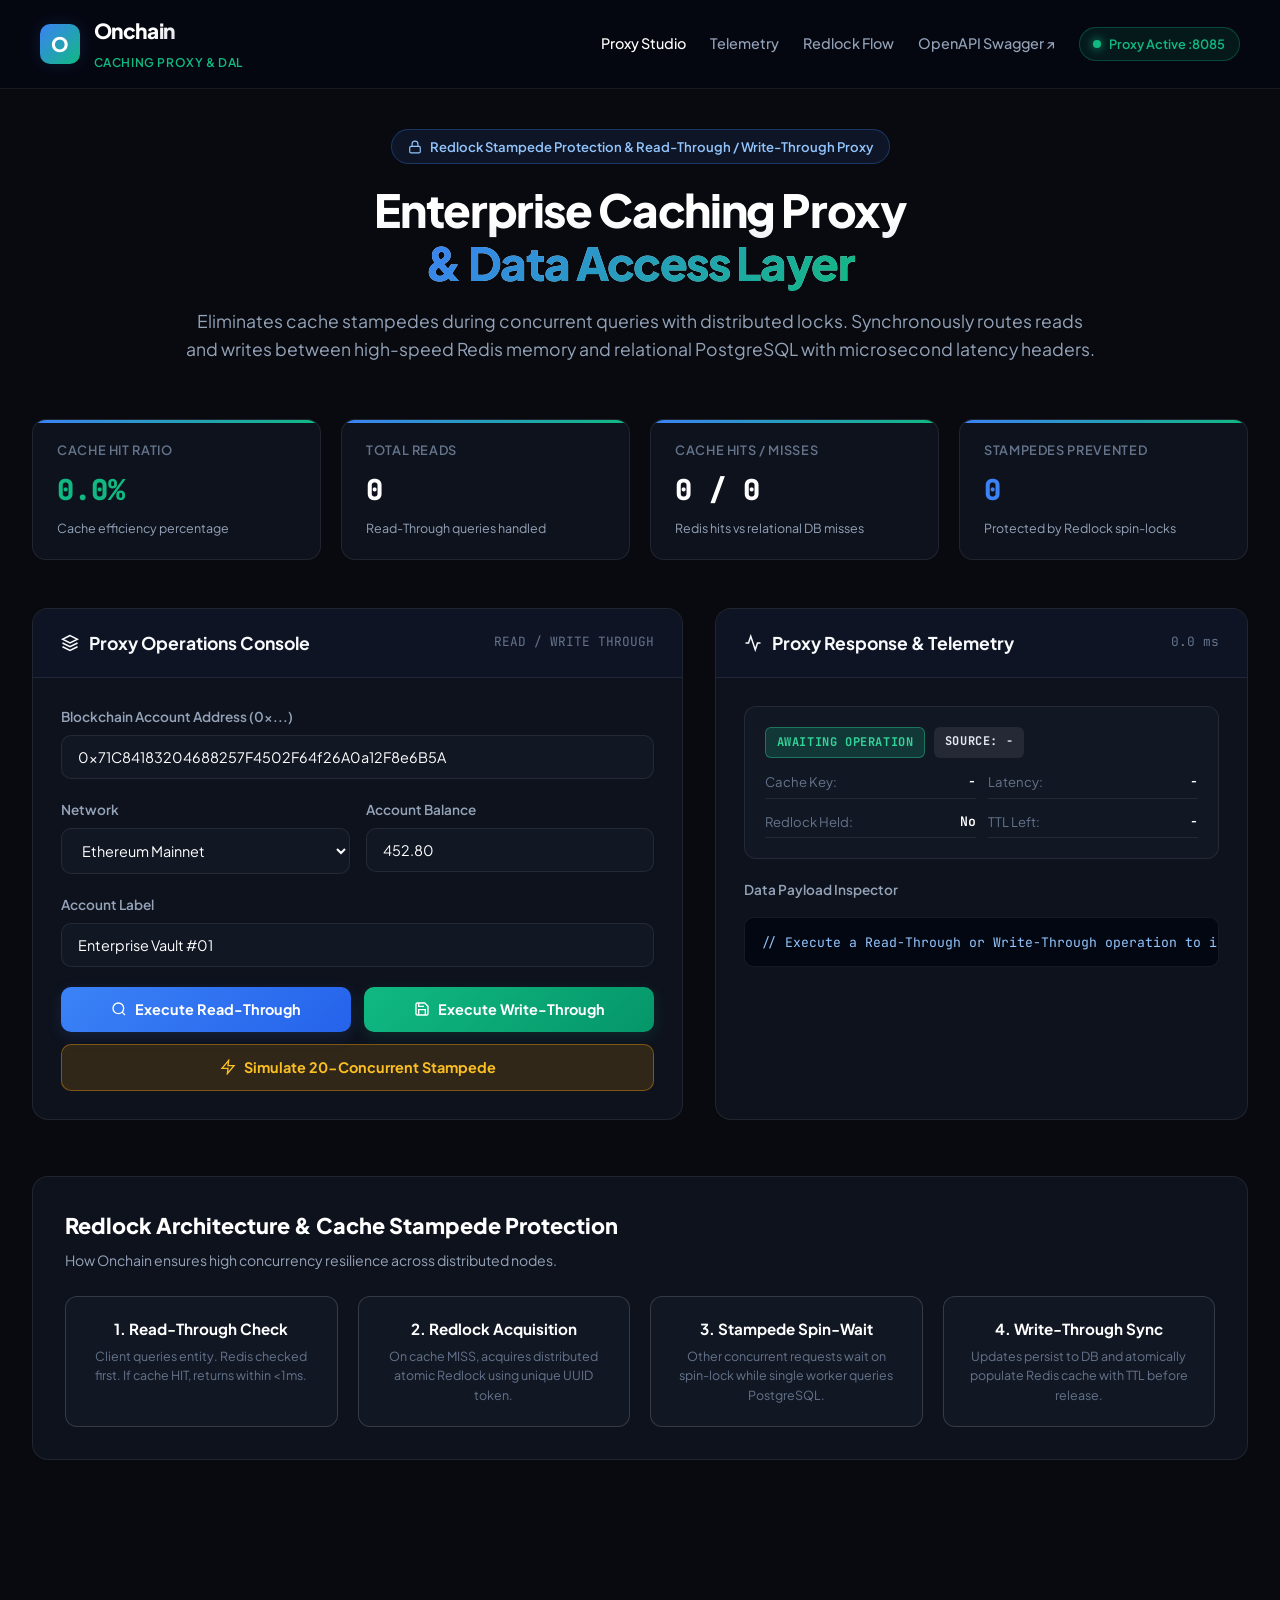
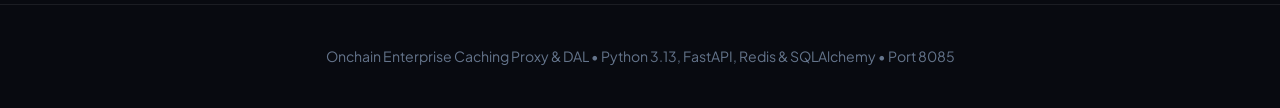
==== commit bae99c65: "feat: layered clean architecture and modern developer console UI" ====
--- a/web/index.html
+++ b/web/index.html
@@ -9,506 +9,9 @@
   <link rel="preconnect" href="https://fonts.gstatic.com" crossorigin>
   <link href="https://fonts.googleapis.com/css2?family=Plus+Jakarta+Sans:wght@300;400;500;600;700;800&family=JetBrains+Mono:wght@400;500;600&display=swap" rel="stylesheet">
   <link rel="stylesheet" href="style.css">
-  <style>
-    :root {
-      --bg-dark: #050811;
-      --bg-card: #0b1120;
-      --bg-card-hover: #111a30;
-      --bg-surface: #0f172a;
-      --border-subtle: #1e293b;
-      --border-accent: #334155;
-      --primary: #3b82f6;
-      --primary-glow: rgba(59, 130, 246, 0.25);
-      --secondary: #10b981;
-      --secondary-glow: rgba(16, 185, 129, 0.25);
-      --accent: #8b5cf6;
-      --warning: #f59e0b;
-      --danger: #ef4444;
-      --text-main: #f8fafc;
-      --text-muted: #94a3b8;
-      --text-dim: #64748b;
-      --font-sans: 'Plus Jakarta Sans', system-ui, -apple-system, sans-serif;
-      --font-mono: 'JetBrains Mono', monospace;
-    }
-
-    * { box-sizing: border-box; margin: 0; padding: 0; }
-
-    body {
-      background-color: var(--bg-dark);
-      color: var(--text-main);
-      font-family: var(--font-sans);
-      line-height: 1.6;
-      min-height: 100vh;
-      overflow-x: hidden;
-    }
-
-    .ambient-glow {
-      position: fixed;
-      top: -220px;
-      right: -220px;
-      width: 750px;
-      height: 750px;
-      background: radial-gradient(circle, var(--primary-glow) 0%, transparent 70%);
-      pointer-events: none;
-      z-index: 0;
-    }
-
-    .ambient-glow-2 {
-      position: fixed;
-      bottom: -220px;
-      left: -220px;
-      width: 750px;
-      height: 750px;
-      background: radial-gradient(circle, var(--secondary-glow) 0%, transparent 70%);
-      pointer-events: none;
-      z-index: 0;
-    }
-
-    header.navbar {
-      position: sticky;
-      top: 0;
-      z-index: 50;
-      background: rgba(5, 8, 17, 0.85);
-      backdrop-filter: blur(16px);
-      border-bottom: 1px solid var(--border-subtle);
-      padding: 0.9rem 2.5rem;
-      display: flex;
-      justify-content: space-between;
-      align-items: center;
-    }
-
-    .brand {
-      display: flex;
-      align-items: center;
-      gap: 0.85rem;
-      text-decoration: none;
-      color: inherit;
-    }
-
-    .brand-icon {
-      width: 40px;
-      height: 40px;
-      background: linear-gradient(135deg, var(--primary), var(--secondary));
-      border-radius: 10px;
-      display: flex;
-      align-items: center;
-      justify-content: center;
-      font-weight: 800;
-      color: #fff;
-      font-size: 1.25rem;
-      box-shadow: 0 0 20px var(--primary-glow);
-    }
-
-    .brand-text h1 {
-      font-size: 1.3rem;
-      font-weight: 800;
-      letter-spacing: -0.02em;
-      background: linear-gradient(135deg, #ffffff 40%, #94a3b8 100%);
-      -webkit-background-clip: text;
-      -webkit-text-fill-color: transparent;
-    }
-
-    .brand-text span {
-      font-size: 0.75rem;
-      color: var(--secondary);
-      font-weight: 600;
-      letter-spacing: 0.05em;
-      text-transform: uppercase;
-    }
-
-    .nav-links {
-      display: flex;
-      gap: 1.5rem;
-      align-items: center;
-    }
-
-    .nav-link {
-      color: var(--text-muted);
-      text-decoration: none;
-      font-size: 0.9rem;
-      font-weight: 500;
-      transition: color 0.2s;
-    }
-
-    .nav-link:hover, .nav-link.active { color: #fff; }
-
-    .system-badge {
-      display: flex;
-      align-items: center;
-      gap: 0.5rem;
-      background: rgba(16, 185, 129, 0.1);
-      border: 1px solid rgba(16, 185, 129, 0.3);
-      padding: 0.35rem 0.85rem;
-      border-radius: 9999px;
-      font-size: 0.8rem;
-      font-weight: 600;
-      color: var(--secondary);
-    }
-
-    .pulse-dot {
-      width: 8px;
-      height: 8px;
-      background: var(--secondary);
-      border-radius: 50%;
-      box-shadow: 0 0 10px var(--secondary);
-      animation: pulse 2s infinite;
-    }
-
-    @keyframes pulse {
-      0%, 100% { opacity: 1; transform: scale(1); }
-      50% { opacity: 0.4; transform: scale(0.85); }
-    }
-
-    main.container {
-      max-width: 1380px;
-      margin: 0 auto;
-      padding: 2.5rem 2rem 5rem;
-      position: relative;
-      z-index: 10;
-    }
-
-    .hero {
-      text-align: center;
-      max-width: 920px;
-      margin: 0 auto 3.5rem;
-    }
-
-    .hero-tag {
-      display: inline-flex;
-      align-items: center;
-      gap: 0.5rem;
-      background: rgba(59, 130, 246, 0.1);
-      border: 1px solid rgba(59, 130, 246, 0.3);
-      padding: 0.4rem 1rem;
-      border-radius: 9999px;
-      font-size: 0.82rem;
-      font-weight: 600;
-      color: #93c5fd;
-      margin-bottom: 1.25rem;
-    }
-
-    .hero-title {
-      font-size: 2.85rem;
-      font-weight: 800;
-      line-height: 1.15;
-      letter-spacing: -0.03em;
-      margin-bottom: 1.1rem;
-      background: linear-gradient(180deg, #ffffff 30%, #cbd5e1 100%);
-      -webkit-background-clip: text;
-      -webkit-text-fill-color: transparent;
-    }
-
-    .hero-title span {
-      background: linear-gradient(135deg, var(--primary) 0%, var(--secondary) 100%);
-      -webkit-background-clip: text;
-      -webkit-text-fill-color: transparent;
-    }
-
-    .hero-desc {
-      font-size: 1.1rem;
-      color: var(--text-muted);
-      line-height: 1.6;
-    }
-
-    /* Telemetry KPI Metrics */
-    .metrics-bar {
-      display: grid;
-      grid-template-columns: repeat(4, 1fr);
-      gap: 1.25rem;
-      margin-bottom: 3rem;
-    }
-
-    .metric-card {
-      background: var(--bg-card);
-      border: 1px solid var(--border-subtle);
-      border-radius: 14px;
-      padding: 1.25rem 1.5rem;
-      position: relative;
-      overflow: hidden;
-      transition: transform 0.2s, border-color 0.2s;
-    }
-
-    .metric-card:hover {
-      transform: translateY(-2px);
-      border-color: var(--border-accent);
-    }
-
-    .metric-card::before {
-      content: '';
-      position: absolute;
-      top: 0;
-      left: 0;
-      width: 100%;
-      height: 3px;
-      background: linear-gradient(90deg, var(--primary), var(--secondary));
-    }
-
-    .metric-label {
-      font-size: 0.8rem;
-      color: var(--text-dim);
-      font-weight: 600;
-      text-transform: uppercase;
-      letter-spacing: 0.05em;
-      margin-bottom: 0.4rem;
-    }
-
-    .metric-value {
-      font-size: 1.8rem;
-      font-weight: 800;
-      font-family: var(--font-mono);
-      color: #fff;
-    }
-
-    .metric-sub {
-      font-size: 0.78rem;
-      color: var(--text-muted);
-      margin-top: 0.35rem;
-    }
-
-    /* 2-Column Split Panel */
-    .grid-2 {
-      display: grid;
-      grid-template-columns: 1.1fr 0.9fr;
-      gap: 2rem;
-      margin-bottom: 3.5rem;
-    }
-
-    .panel {
-      background: var(--bg-card);
-      border: 1px solid var(--border-subtle);
-      border-radius: 16px;
-      overflow: hidden;
-      display: flex;
-      flex-direction: column;
-    }
-
-    .panel-header {
-      padding: 1.25rem 1.75rem;
-      border-bottom: 1px solid var(--border-subtle);
-      background: rgba(15, 23, 42, 0.6);
-      display: flex;
-      justify-content: space-between;
-      align-items: center;
-    }
-
-    .panel-title {
-      font-size: 1.1rem;
-      font-weight: 700;
-      display: flex;
-      align-items: center;
-      gap: 0.6rem;
-    }
-
-    .panel-body {
-      padding: 1.75rem;
-      flex: 1;
-    }
-
-    .form-group {
-      margin-bottom: 1.25rem;
-    }
-
-    .form-label {
-      display: block;
-      font-size: 0.85rem;
-      font-weight: 600;
-      color: var(--text-muted);
-      margin-bottom: 0.45rem;
-    }
-
-    .form-input, .form-select {
-      width: 100%;
-      background: var(--bg-surface);
-      border: 1px solid var(--border-subtle);
-      border-radius: 10px;
-      padding: 0.75rem 1rem;
-      color: #fff;
-      font-family: var(--font-sans);
-      font-size: 0.9rem;
-      transition: border-color 0.2s, box-shadow 0.2s;
-    }
-
-    .form-input:focus, .form-select:focus {
-      outline: none;
-      border-color: var(--primary);
-      box-shadow: 0 0 0 3px var(--primary-glow);
-    }
-
-    .form-grid-2 {
-      display: grid;
-      grid-template-columns: 1fr 1fr;
-      gap: 1rem;
-    }
-
-    .btn-group {
-      display: grid;
-      grid-template-columns: 1fr 1fr;
-      gap: 0.85rem;
-      margin-top: 1rem;
-    }
-
-    .btn {
-      padding: 0.85rem 1.2rem;
-      border-radius: 10px;
-      font-weight: 700;
-      font-size: 0.9rem;
-      font-family: var(--font-sans);
-      cursor: pointer;
-      display: flex;
-      align-items: center;
-      justify-content: center;
-      gap: 0.5rem;
-      border: none;
-      transition: all 0.2s;
-    }
-
-    .btn-read {
-      background: linear-gradient(135deg, var(--primary), #2563eb);
-      color: #fff;
-      box-shadow: 0 4px 15px var(--primary-glow);
-    }
-
-    .btn-write {
-      background: linear-gradient(135deg, var(--secondary), #059669);
-      color: #fff;
-      box-shadow: 0 4px 15px var(--secondary-glow);
-    }
-
-    .btn:hover { transform: translateY(-2px); }
-    .btn:active { transform: translateY(0); }
-
-    .code-preview {
-      background: #030712;
-      border: 1px solid var(--border-subtle);
-      border-radius: 10px;
-      padding: 0.85rem 1rem;
-      font-family: var(--font-mono);
-      font-size: 0.82rem;
-      color: #93c5fd;
-      overflow-x: auto;
-      max-height: 200px;
-      margin-top: 1rem;
-    }
-
-    /* Cache Telemetry Card */
-    .telemetry-hero {
-      background: var(--bg-surface);
-      border: 1px solid var(--border-subtle);
-      border-radius: 12px;
-      padding: 1.25rem;
-      margin-bottom: 1.25rem;
-    }
-
-    .tag-row {
-      display: flex;
-      gap: 0.6rem;
-      margin-bottom: 0.85rem;
-      flex-wrap: wrap;
-    }
-
-    .cache-tag {
-      font-size: 0.75rem;
-      font-weight: 700;
-      font-family: var(--font-mono);
-      padding: 0.3rem 0.65rem;
-      border-radius: 6px;
-      letter-spacing: 0.05em;
-    }
-
-    .tag-HIT { background: rgba(16, 185, 129, 0.2); color: #34d399; border: 1px solid rgba(52, 211, 153, 0.4); }
-    .tag-MISS { background: rgba(245, 158, 11, 0.2); color: #fbbf24; border: 1px solid rgba(251, 191, 36, 0.4); }
-    .tag-WRITE_THROUGH { background: rgba(59, 130, 246, 0.2); color: #60a5fa; border: 1px solid rgba(96, 165, 250, 0.4); }
-
-    .telemetry-grid {
-      display: grid;
-      grid-template-columns: 1fr 1fr;
-      gap: 0.75rem;
-      font-size: 0.82rem;
-    }
-
-    .telemetry-item {
-      display: flex;
-      justify-content: space-between;
-      border-bottom: 1px solid var(--border-subtle);
-      padding-bottom: 0.35rem;
-    }
-
-    .telemetry-item span:first-child { color: var(--text-dim); }
-    .telemetry-item span:last-child { color: #fff; font-family: var(--font-mono); font-weight: 600; }
-
-    /* Architecture Flow Chart */
-    .arch-container {
-      background: var(--bg-card);
-      border: 1px solid var(--border-subtle);
-      border-radius: 16px;
-      padding: 2rem;
-      margin-top: 3.5rem;
-    }
-
-    .arch-flow {
-      display: grid;
-      grid-template-columns: repeat(4, 1fr);
-      gap: 1.25rem;
-      margin-top: 1.5rem;
-    }
-
-    .arch-node {
-      background: var(--bg-surface);
-      border: 1px solid var(--border-accent);
-      border-radius: 12px;
-      padding: 1.25rem;
-      text-align: center;
-    }
-
-    .arch-node-title {
-      font-weight: 700;
-      font-size: 0.95rem;
-      color: #fff;
-      margin-bottom: 0.35rem;
-    }
-
-    .arch-node-desc {
-      font-size: 0.78rem;
-      color: var(--text-dim);
-    }
-
-    footer {
-      border-top: 1px solid var(--border-subtle);
-      padding: 2.5rem;
-      text-align: center;
-      color: var(--text-dim);
-      font-size: 0.88rem;
-      margin-top: 4rem;
-    }
-
-    .toast {
-      position: fixed;
-      bottom: 24px;
-      right: 24px;
-      background: var(--bg-card);
-      border: 1px solid var(--primary);
-      padding: 1rem 1.4rem;
-      border-radius: 12px;
-      box-shadow: 0 10px 30px rgba(0, 0, 0, 0.5);
-      font-size: 0.9rem;
-      display: flex;
-      align-items: center;
-      gap: 0.75rem;
-      z-index: 999;
-      transform: translateY(100px);
-      opacity: 0;
-      transition: all 0.3s cubic-bezier(0.16, 1, 0.3, 1);
-    }
-
-    .toast.show {
-      transform: translateY(0);
-      opacity: 1;
-    }
-  </style>
+  
 </head>
 <body>
-  <div class="ambient-glow"></div>
-  <div class="ambient-glow-2"></div>
 
   <header class="navbar">
     <a href="/" class="brand">
@@ -522,7 +25,7 @@
       <a href="#studio" class="nav-link active">Proxy Studio</a>
       <a href="#telemetry" class="nav-link">Telemetry</a>
       <a href="#architecture" class="nav-link">Redlock Flow</a>
-      <a href="/docs" target="_blank" class="nav-link">OpenAPI Swagger â†—</a>
+      <a href="/docs" target="_blank" class="nav-link">OpenAPI Swagger ↗</a>
       <div class="system-badge">
         <span class="pulse-dot"></span>
         <span id="system-status-text">Proxy Active :8085</span>
@@ -818,3 +321,4 @@
 </body>
 </html>
 
+
--- a/web/style.css
+++ b/web/style.css
@@ -1,56 +1,34 @@
-﻿:root {
-      --bg-dark: #050811;
-      --bg-card: #0b1120;
-      --bg-card-hover: #111a30;
-      --bg-surface: #0f172a;
-      --border-subtle: #1e293b;
-      --border-accent: #334155;
-      --primary: #3b82f6;
-      --primary-glow: rgba(59, 130, 246, 0.25);
-      --secondary: #10b981;
-      --secondary-glow: rgba(16, 185, 129, 0.25);
-      --accent: #8b5cf6;
-      --warning: #f59e0b;
-      --danger: #ef4444;
-      --text-main: #f8fafc;
-      --text-muted: #94a3b8;
-      --text-dim: #64748b;
-      --font-sans: 'Plus Jakarta Sans', system-ui, -apple-system, sans-serif;
-      --font-mono: 'JetBrains Mono', monospace;
-    }
-
-    * { box-sizing: border-box; margin: 0; padding: 0; }
-
-    body {
-      background-color: var(--bg-dark);
-      color: var(--text-main);
-      font-family: var(--font-sans);
-      line-height: 1.6;
-      min-height: 100vh;
-      overflow-x: hidden;
-    }
-
-    .ambient-glow {
-      position: fixed;
-      top: -220px;
-      right: -220px;
-      width: 750px;
-      height: 750px;
-      background: radial-gradient(circle, var(--primary-glow) 0%, transparent 70%);
-      pointer-events: none;
-      z-index: 0;
-    }
-
-    .ambient-glow-2 {
-      position: fixed;
-      bottom: -220px;
-      left: -220px;
-      width: 750px;
-      height: 750px;
-      background: radial-gradient(circle, var(--secondary-glow) 0%, transparent 70%);
-      pointer-events: none;
-      z-index: 0;
-    }
+:root {
+  --bg-dark: #080a10;
+  --bg-card: #0e121d;
+  --bg-card-hover: #141a29;
+  --bg-surface: #121724;
+  --border-subtle: rgba(255, 255, 255, 0.08);
+  --border-accent: rgba(255, 255, 255, 0.15);
+  --primary: #3b82f6;
+  --primary-glow: rgba(59, 130, 246, 0.15);
+  --secondary: #10b981;
+  --secondary-glow: rgba(16, 185, 129, 0.15);
+  --accent: #8b5cf6;
+  --warning: #f59e0b;
+  --danger: #f43f5e;
+  --text-main: #f8fafc;
+  --text-muted: #94a3b8;
+  --text-dim: #64748b;
+  --font-sans: 'Plus Jakarta Sans', system-ui, -apple-system, sans-serif;
+  --font-mono: 'JetBrains Mono', monospace;
+}
+
+* { box-sizing: border-box; margin: 0; padding: 0; }
+
+body {
+  background-color: var(--bg-dark);
+  color: var(--text-main);
+  font-family: var(--font-sans);
+  line-height: 1.6;
+  min-height: 100vh;
+  overflow-x: hidden;
+}
 
     header.navbar {
       position: sticky;
